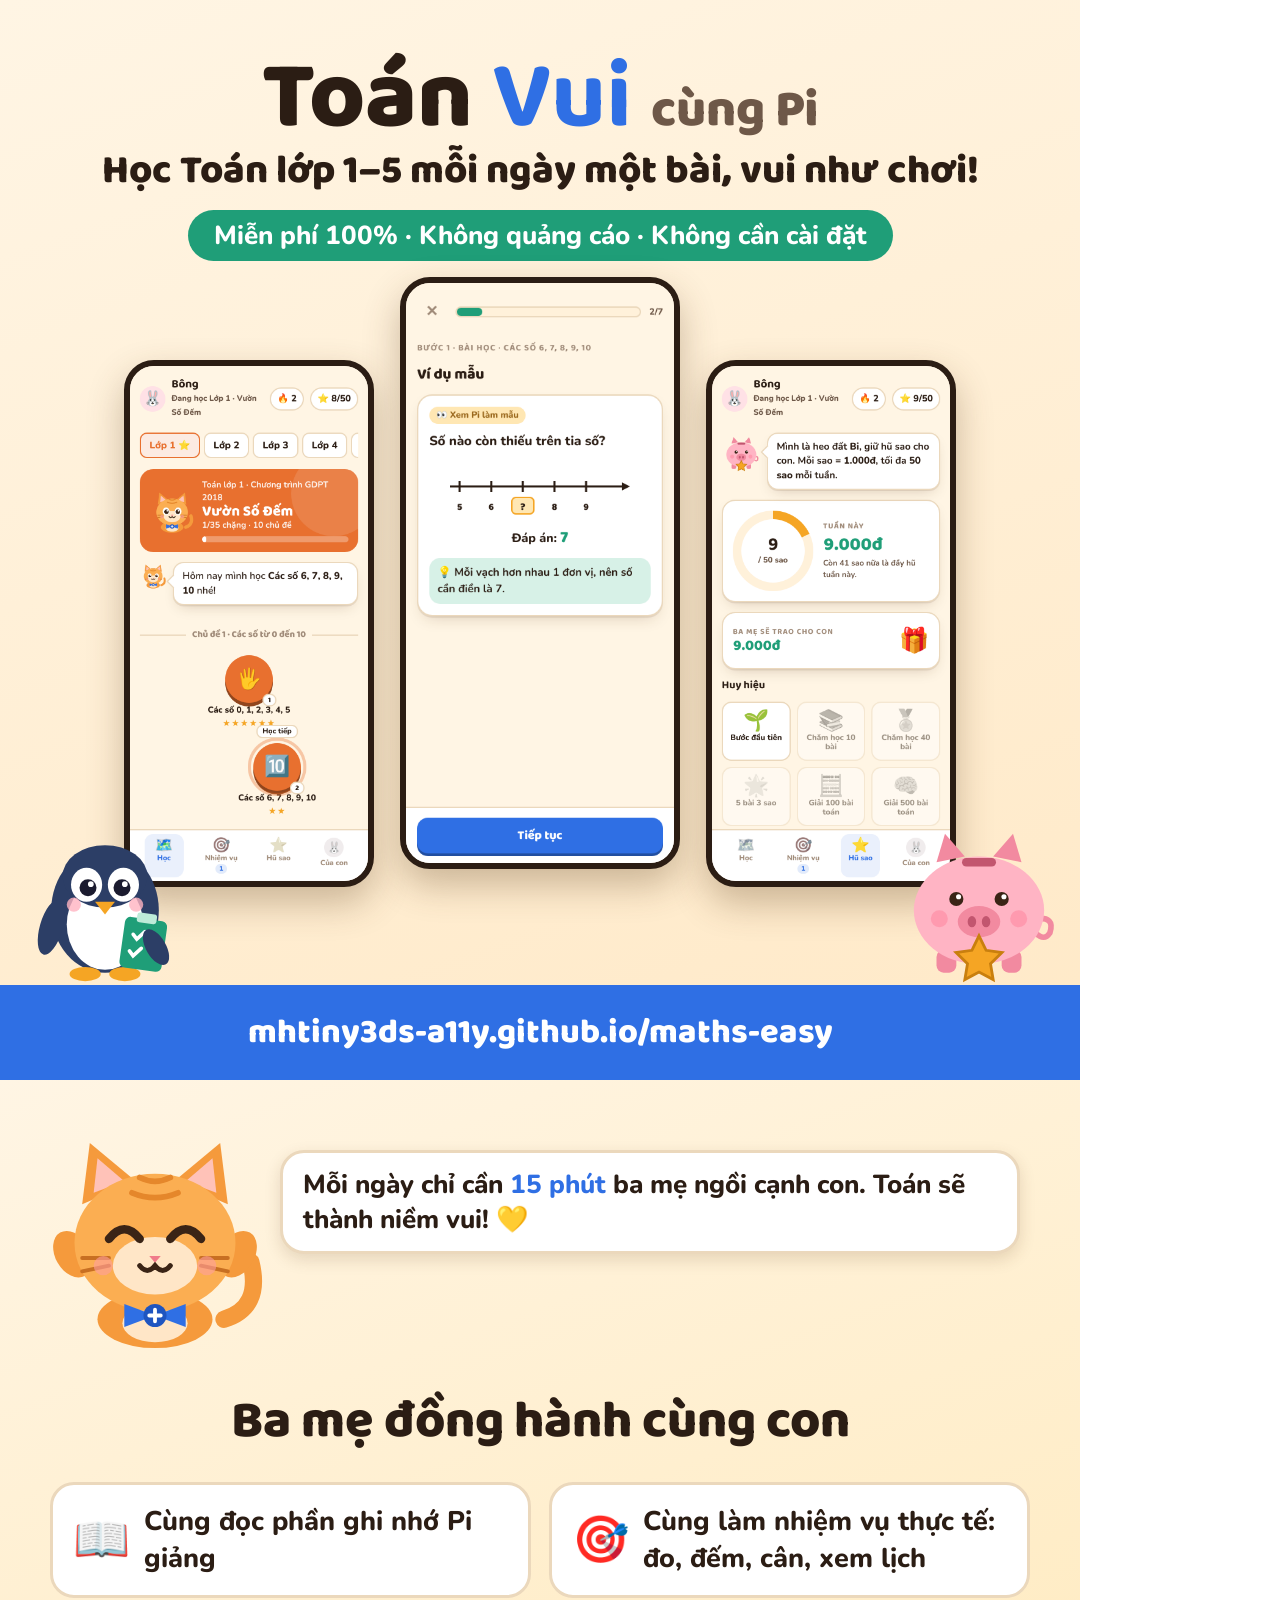
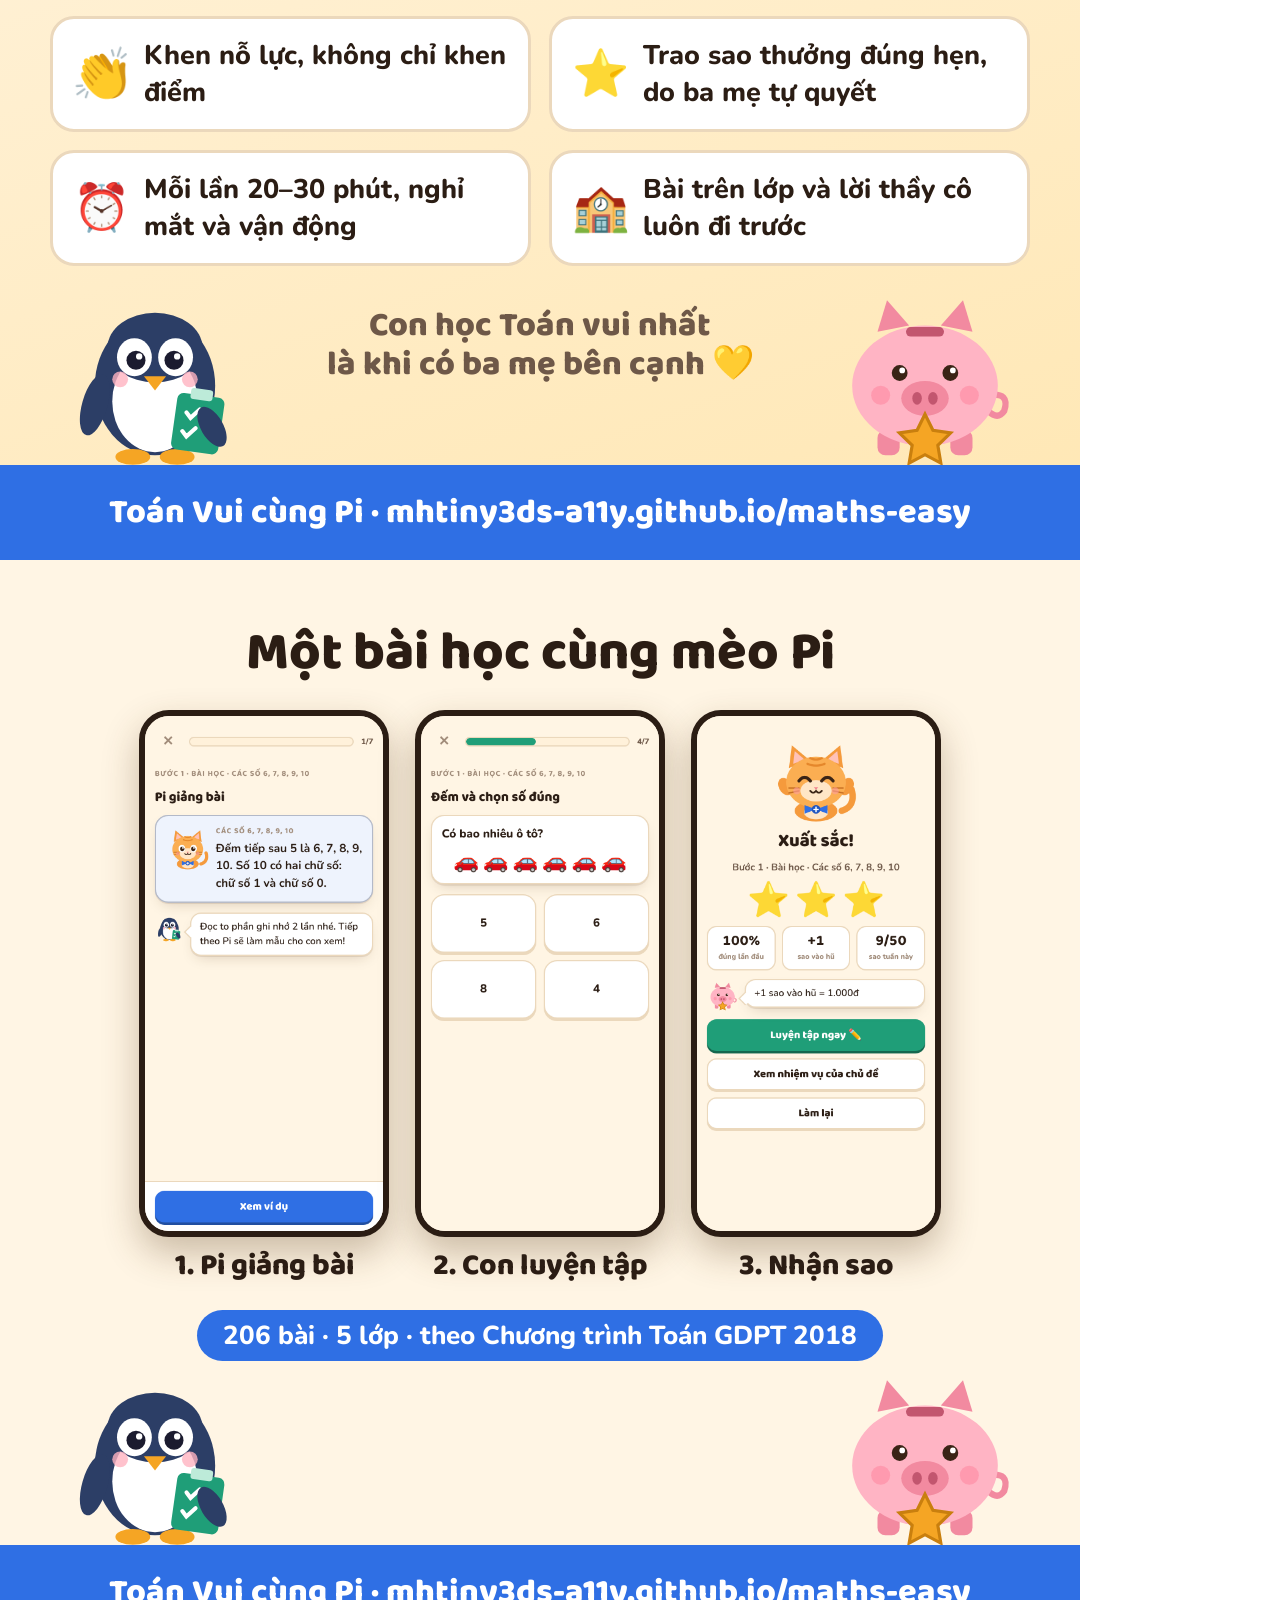
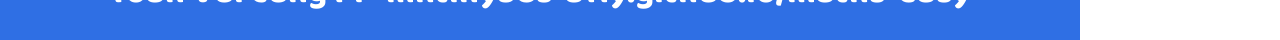
==== docs/src/fb.html @ 1955ecdf "Thêm Hướng dẫn sử dụng, Giới thiệu (PDF) và nội dung đăng Facebook - 23 ảnh màn hình app trong docs/" ====
<!doctype html><html lang="vi"><head><meta charset="utf-8">
<link rel="stylesheet" href="https://fonts.googleapis.com/css2?family=Baloo+2:wght@600;700;800&family=Nunito:wght@600;700;800&display=swap">
<script src="../../js/mascots.js"></script>
<style>
*{box-sizing:border-box}body{margin:0;font-family:Nunito,sans-serif;color:#2B1D14}
.post{width:1080px;height:1080px;background:linear-gradient(160deg,#FFF5E4 0%,#FFE9C7 100%);position:relative;overflow:hidden;display:flex;flex-direction:column;align-items:center;padding:56px 50px}
.brand{font-family:'Baloo 2';font-weight:800;font-size:96px;line-height:.9}.brand b{color:#2F6FE4}
.tag{font-family:'Baloo 2';font-weight:800;font-size:40px;text-align:center;line-height:1.15;margin-top:6px}
.pill{background:#1F9E78;color:#fff;font-weight:800;font-size:26px;border-radius:999px;padding:8px 26px;margin-top:16px}
.phones{display:flex;gap:26px;margin-top:34px;align-items:flex-end}
.phone{width:250px;border-radius:30px;border:6px solid #2B1D14;overflow:hidden;box-shadow:0 16px 36px rgba(84,52,20,.3);background:#FFF5E4}
.phone img{display:block;width:100%}
.phone.mid{width:280px;transform:translateY(-18px)}
.foot{position:absolute;bottom:0;left:0;right:0;background:#2F6FE4;color:#fff;text-align:center;padding:20px;font-family:'Baloo 2';font-weight:800;font-size:34px}
.m{position:absolute}
.bubble{position:absolute;background:#fff;border:3px solid #EBD8BC;border-radius:24px;padding:14px 20px;font-weight:800;font-size:26px;box-shadow:0 6px 16px rgba(84,52,20,.15)}
.list{display:grid;grid-template-columns:1fr 1fr;gap:18px;margin-top:30px;width:100%}
.it{background:#fff;border:3px solid #EBD8BC;border-radius:24px;padding:18px 20px;font-weight:800;font-size:27px;display:flex;gap:14px;align-items:center}
.it span{font-size:46px}
</style></head><body>
<div class="post" id="p1">
  <div class="brand">Toán <b>Vui</b> <span style="font-size:52px;color:#6E5848">cùng Pi</span></div>
  <div class="tag">Học Toán lớp 1–5 mỗi ngày một bài, vui như chơi!</div>
  <div class="pill">Miễn phí 100% · Không quảng cáo · Không cần cài đặt</div>
  <div class="phones">
    <div class="phone"><img src="../images/06-ban-do.png"></div>
    <div class="phone mid"><img src="../images/09-vi-du-mau.png"></div>
    <div class="phone"><img src="../images/14-hu-sao.png"></div>
  </div>
  <div class="m" style="left:20px;bottom:90px" data-m="tron" data-s="170"></div>
  <div class="m" style="right:16px;bottom:90px" data-m="bi" data-s="170"></div>
  <div class="foot">mhtiny3ds-a11y.github.io/maths-easy</div>
</div>
<div class="post" id="p2" style="background:linear-gradient(160deg,#FFF5E4 0%,#FFE7B3 100%)">
  <div class="m" style="left:40px;top:40px" data-m="pi" data-s="230"></div>
  <div class="bubble" style="left:280px;top:70px;width:740px">Mỗi ngày chỉ cần <span style="color:#2F6FE4">15 phút</span> ba mẹ ngồi cạnh con. Toán sẽ thành niềm vui! 💛</div>
  <div style="height:250px"></div>
  <div class="tag" style="font-size:52px">Ba mẹ đồng hành cùng con</div>
  <div class="list">
    <div class="it"><span>📖</span>Cùng đọc phần ghi nhớ Pi giảng</div>
    <div class="it"><span>🎯</span>Cùng làm nhiệm vụ thực tế: đo, đếm, cân, xem lịch</div>
    <div class="it"><span>👏</span>Khen nỗ lực, không chỉ khen điểm</div>
    <div class="it"><span>⭐</span>Trao sao thưởng đúng hẹn, do ba mẹ tự quyết</div>
    <div class="it"><span>⏰</span>Mỗi lần 20–30 phút, nghỉ mắt và vận động</div>
    <div class="it"><span>🏫</span>Bài trên lớp và lời thầy cô luôn đi trước</div>
  </div>
  <div class="tag" style="font-size:34px;margin-top:40px;color:#6E5848">Con học Toán vui nhất<br>là khi có ba mẹ bên cạnh 💛</div>
  <div class="m" style="left:60px;bottom:86px" data-m="tron" data-s="190"></div>
  <div class="m" style="right:60px;bottom:86px" data-m="bi" data-s="190"></div>
  <div class="foot">Toán Vui cùng Pi · mhtiny3ds-a11y.github.io/maths-easy</div>
</div>
<div class="post" id="p3" style="background:#FFF5E4">
  <div class="tag" style="font-size:54px">Một bài học cùng mèo Pi</div>
  <div class="phones" style="margin-top:26px">
    <div style="text-align:center"><div class="phone"><img src="../images/08-pi-giang-bai.png"></div><div class="tag" style="font-size:30px;margin-top:12px">1. Pi giảng bài</div></div>
    <div style="text-align:center"><div class="phone"><img src="../images/10-cau-hoi.png"></div><div class="tag" style="font-size:30px;margin-top:12px">2. Con luyện tập</div></div>
    <div style="text-align:center"><div class="phone"><img src="../images/12-ket-qua.png"></div><div class="tag" style="font-size:30px;margin-top:12px">3. Nhận sao</div></div>
  </div>
  <div class="pill" style="background:#2F6FE4;margin-top:26px">206 bài · 5 lớp · theo Chương trình Toán GDPT 2018</div>
  <div class="m" style="left:60px;bottom:86px" data-m="tron" data-s="190"></div>
  <div class="m" style="right:60px;bottom:86px" data-m="bi" data-s="190"></div>
  <div class="foot">Toán Vui cùng Pi · mhtiny3ds-a11y.github.io/maths-easy</div>
</div>
<script>document.querySelectorAll('[data-m]').forEach(el=>{const s=+el.dataset.s;el.innerHTML=el.dataset.m==='pi'?pi('cheer',s):el.dataset.m==='tron'?tron(s):bi(s);});</script>
</body></html>
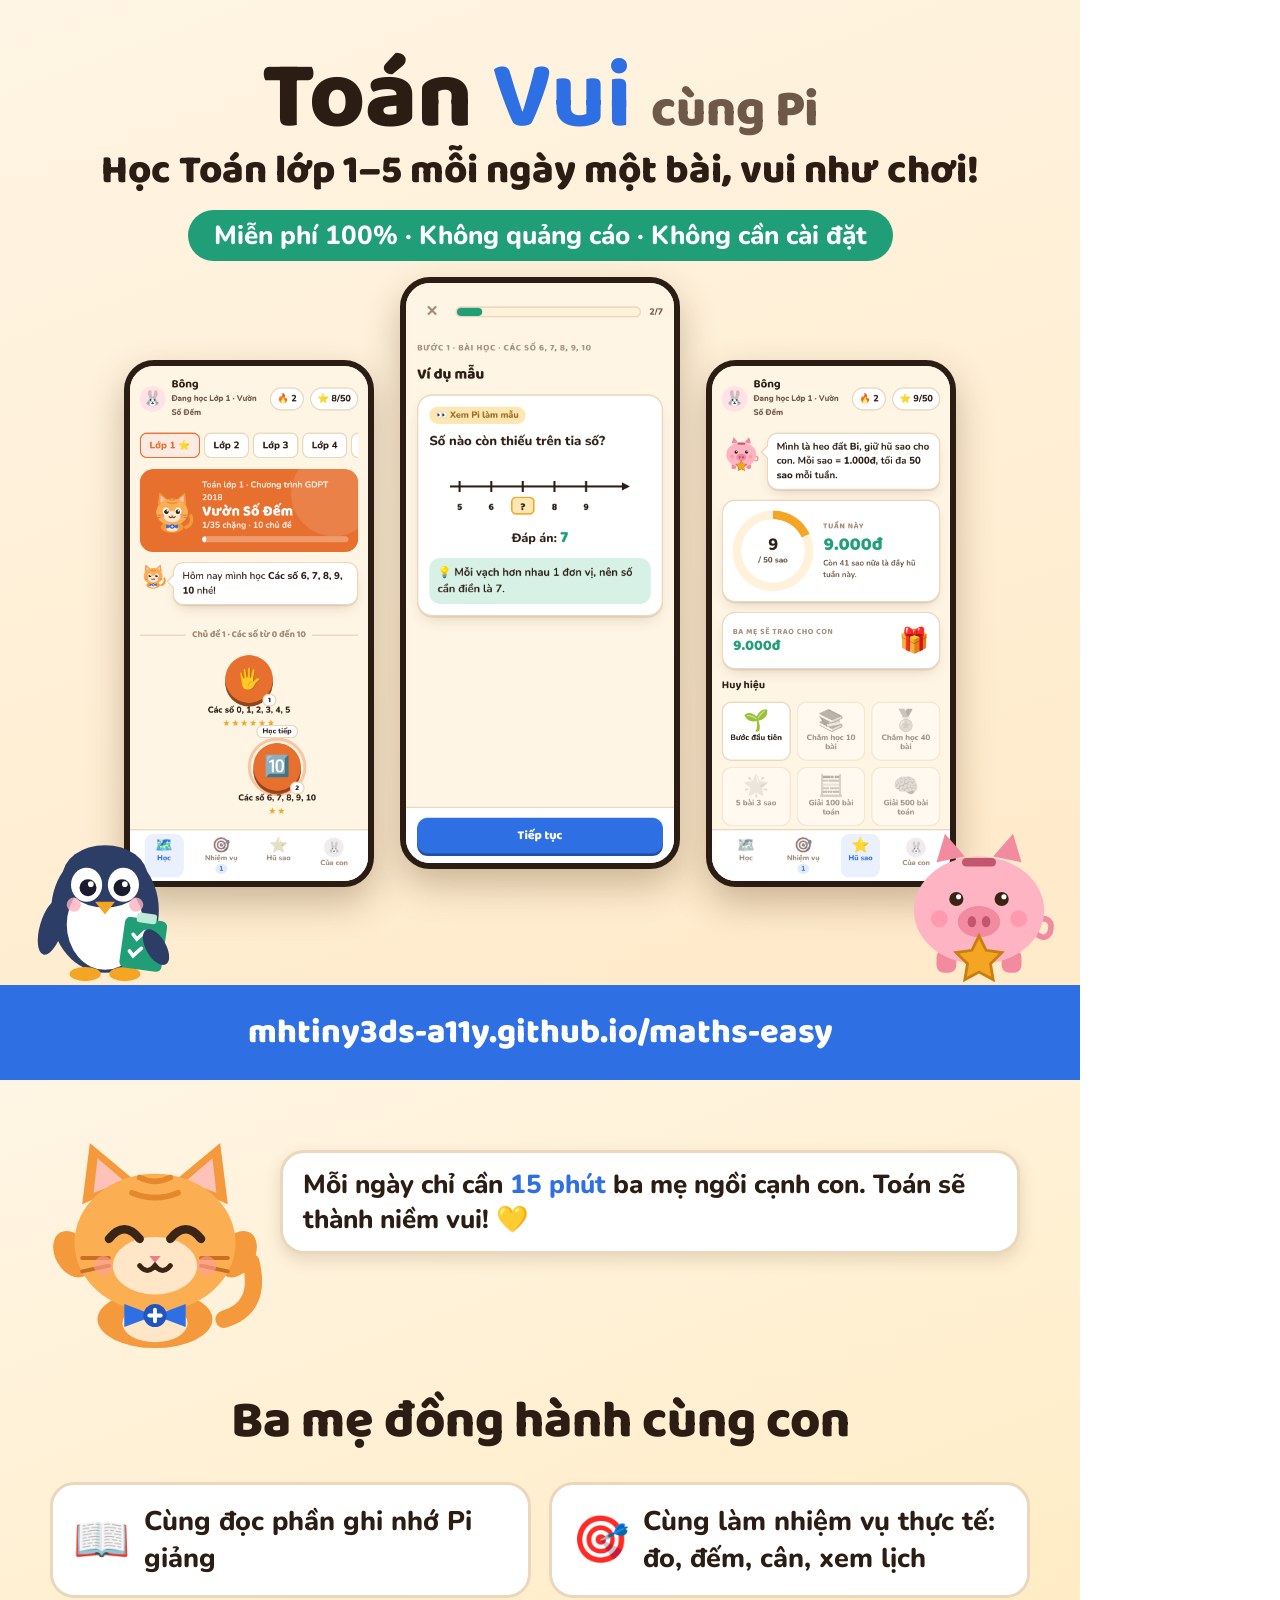
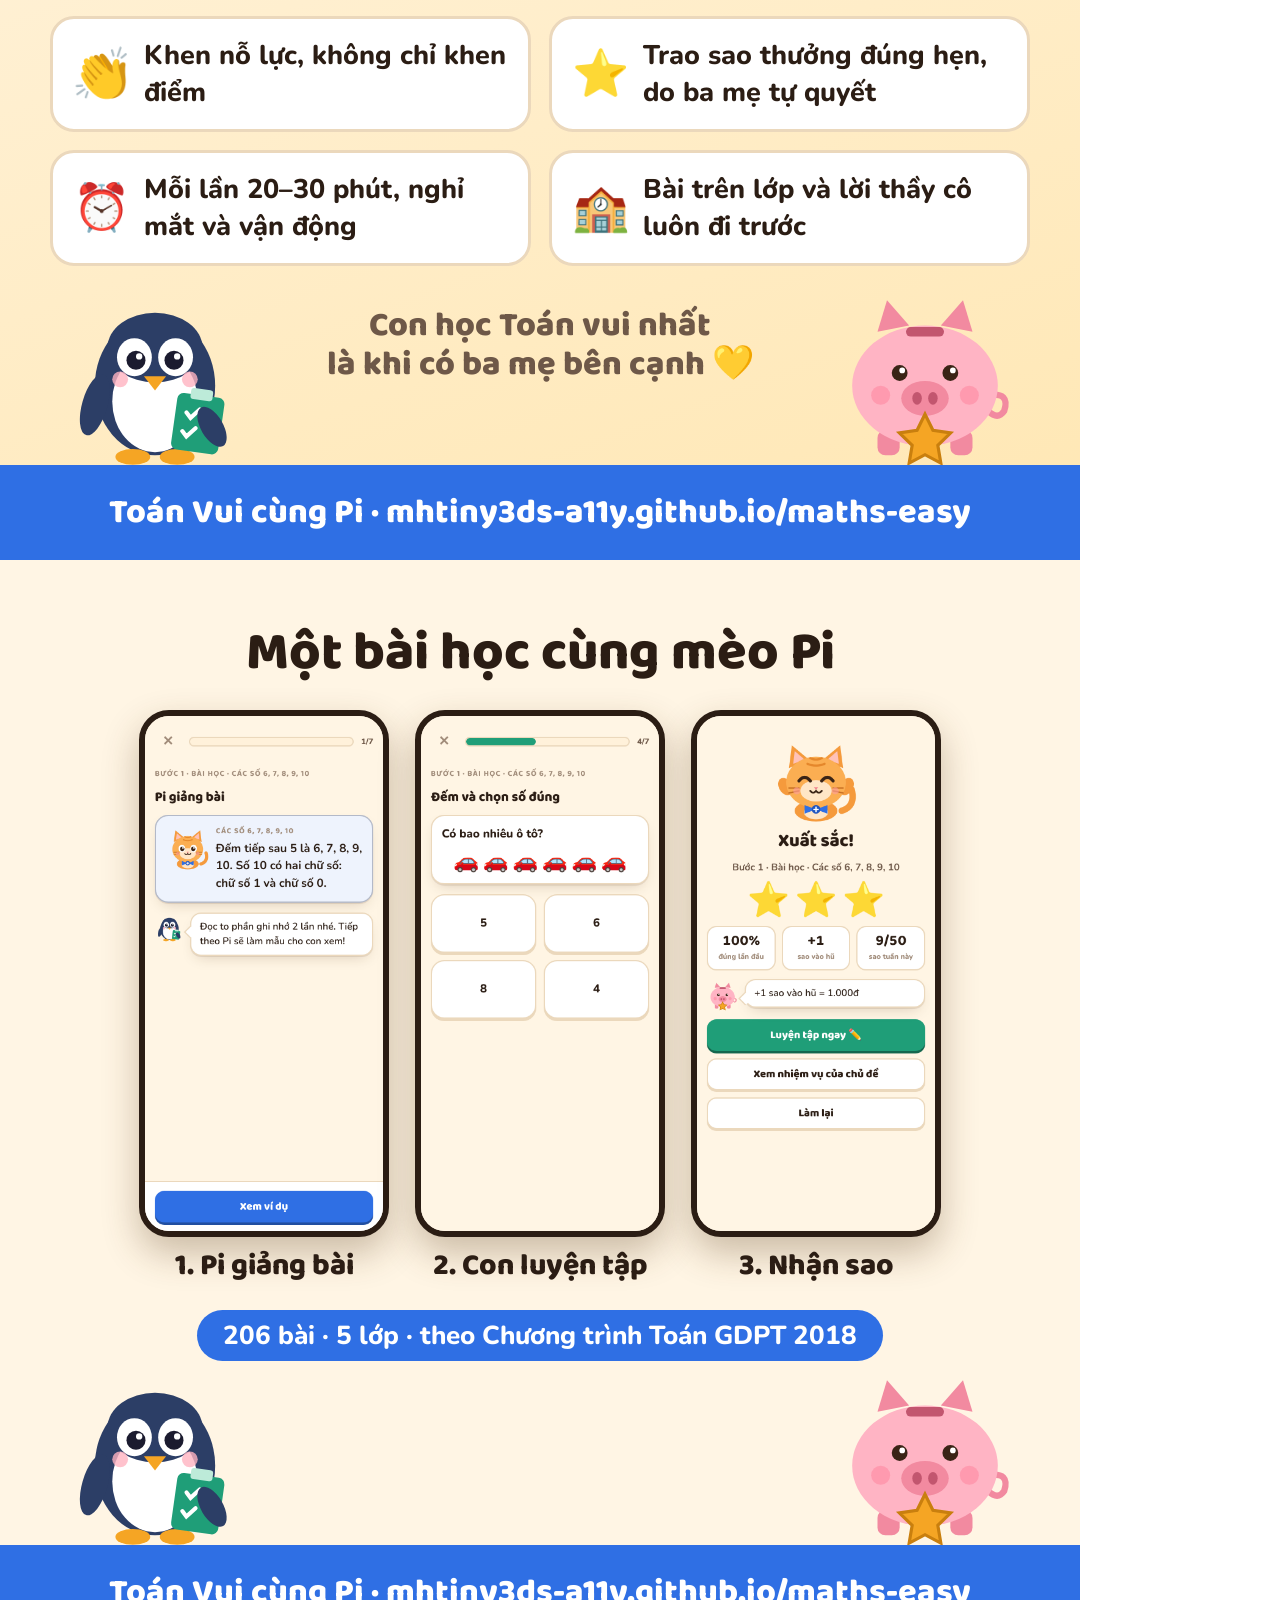
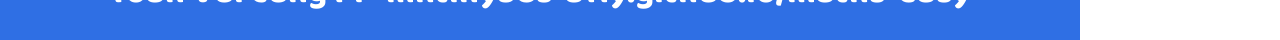
==== commit d4f4b789: "Thú cưng nuôi bằng việc học, Donate hiện sau 3 bài, nhúng phông chữ - Thú cưng: con chọn nuôi Rồng M" ====
--- a/docs/src/fb.html
+++ b/docs/src/fb.html
@@ -1,5 +1,5 @@
 <!doctype html><html lang="vi"><head><meta charset="utf-8">
-<link rel="stylesheet" href="https://fonts.googleapis.com/css2?family=Baloo+2:wght@600;700;800&family=Nunito:wght@600;700;800&display=swap">
+<link rel="stylesheet" href="../../css/fonts.css">
 <script src="../../js/mascots.js"></script>
 <style>
 *{box-sizing:border-box}body{margin:0;font-family:Nunito,sans-serif;color:#2B1D14}
--- a/css/fonts.css
+++ b/css/fonts.css
@@ -0,0 +1,191 @@
+/* Phông chữ nhúng sẵn trong ứng dụng (không tải từ máy chủ bên ngoài).
+   Baloo 2 và Nunito, giấy phép SIL Open Font License 1.1: xem fonts/OFL-*.txt */
+/* vietnamese */
+@font-face {
+  font-family: 'Baloo 2';
+  font-style: normal;
+  font-weight: 600;
+  font-display: swap;
+  src: url(../fonts/baloo2-vietnamese.woff2) format('woff2');
+  unicode-range: U+0102-0103, U+0110-0111, U+0128-0129, U+0168-0169, U+01A0-01A1, U+01AF-01B0, U+0300-0301, U+0303-0304, U+0308-0309, U+0323, U+0329, U+1EA0-1EF9, U+20AB;
+}
+/* latin-ext */
+@font-face {
+  font-family: 'Baloo 2';
+  font-style: normal;
+  font-weight: 600;
+  font-display: swap;
+  src: url(../fonts/baloo2-latin-ext.woff2) format('woff2');
+  unicode-range: U+0100-02BA, U+02BD-02C5, U+02C7-02CC, U+02CE-02D7, U+02DD-02FF, U+0304, U+0308, U+0329, U+1D00-1DBF, U+1E00-1E9F, U+1EF2-1EFF, U+2020, U+20A0-20AB, U+20AD-20C4, U+2113, U+2C60-2C7F, U+A720-A7FF;
+}
+/* latin */
+@font-face {
+  font-family: 'Baloo 2';
+  font-style: normal;
+  font-weight: 600;
+  font-display: swap;
+  src: url(../fonts/baloo2-latin.woff2) format('woff2');
+  unicode-range: U+0000-00FF, U+0131, U+0152-0153, U+02BB-02BC, U+02C6, U+02DA, U+02DC, U+0304, U+0308, U+0329, U+2000-206F, U+20AC, U+2122, U+2191, U+2193, U+2212, U+2215, U+FEFF, U+FFFD;
+}
+/* vietnamese */
+@font-face {
+  font-family: 'Baloo 2';
+  font-style: normal;
+  font-weight: 700;
+  font-display: swap;
+  src: url(../fonts/baloo2-vietnamese.woff2) format('woff2');
+  unicode-range: U+0102-0103, U+0110-0111, U+0128-0129, U+0168-0169, U+01A0-01A1, U+01AF-01B0, U+0300-0301, U+0303-0304, U+0308-0309, U+0323, U+0329, U+1EA0-1EF9, U+20AB;
+}
+/* latin-ext */
+@font-face {
+  font-family: 'Baloo 2';
+  font-style: normal;
+  font-weight: 700;
+  font-display: swap;
+  src: url(../fonts/baloo2-latin-ext.woff2) format('woff2');
+  unicode-range: U+0100-02BA, U+02BD-02C5, U+02C7-02CC, U+02CE-02D7, U+02DD-02FF, U+0304, U+0308, U+0329, U+1D00-1DBF, U+1E00-1E9F, U+1EF2-1EFF, U+2020, U+20A0-20AB, U+20AD-20C4, U+2113, U+2C60-2C7F, U+A720-A7FF;
+}
+/* latin */
+@font-face {
+  font-family: 'Baloo 2';
+  font-style: normal;
+  font-weight: 700;
+  font-display: swap;
+  src: url(../fonts/baloo2-latin.woff2) format('woff2');
+  unicode-range: U+0000-00FF, U+0131, U+0152-0153, U+02BB-02BC, U+02C6, U+02DA, U+02DC, U+0304, U+0308, U+0329, U+2000-206F, U+20AC, U+2122, U+2191, U+2193, U+2212, U+2215, U+FEFF, U+FFFD;
+}
+/* vietnamese */
+@font-face {
+  font-family: 'Baloo 2';
+  font-style: normal;
+  font-weight: 800;
+  font-display: swap;
+  src: url(../fonts/baloo2-vietnamese.woff2) format('woff2');
+  unicode-range: U+0102-0103, U+0110-0111, U+0128-0129, U+0168-0169, U+01A0-01A1, U+01AF-01B0, U+0300-0301, U+0303-0304, U+0308-0309, U+0323, U+0329, U+1EA0-1EF9, U+20AB;
+}
+/* latin-ext */
+@font-face {
+  font-family: 'Baloo 2';
+  font-style: normal;
+  font-weight: 800;
+  font-display: swap;
+  src: url(../fonts/baloo2-latin-ext.woff2) format('woff2');
+  unicode-range: U+0100-02BA, U+02BD-02C5, U+02C7-02CC, U+02CE-02D7, U+02DD-02FF, U+0304, U+0308, U+0329, U+1D00-1DBF, U+1E00-1E9F, U+1EF2-1EFF, U+2020, U+20A0-20AB, U+20AD-20C4, U+2113, U+2C60-2C7F, U+A720-A7FF;
+}
+/* latin */
+@font-face {
+  font-family: 'Baloo 2';
+  font-style: normal;
+  font-weight: 800;
+  font-display: swap;
+  src: url(../fonts/baloo2-latin.woff2) format('woff2');
+  unicode-range: U+0000-00FF, U+0131, U+0152-0153, U+02BB-02BC, U+02C6, U+02DA, U+02DC, U+0304, U+0308, U+0329, U+2000-206F, U+20AC, U+2122, U+2191, U+2193, U+2212, U+2215, U+FEFF, U+FFFD;
+}
+/* vietnamese */
+@font-face {
+  font-family: 'Nunito';
+  font-style: normal;
+  font-weight: 500;
+  font-display: swap;
+  src: url(../fonts/nunito-vietnamese.woff2) format('woff2');
+  unicode-range: U+0102-0103, U+0110-0111, U+0128-0129, U+0168-0169, U+01A0-01A1, U+01AF-01B0, U+0300-0301, U+0303-0304, U+0308-0309, U+0323, U+0329, U+1EA0-1EF9, U+20AB;
+}
+/* latin-ext */
+@font-face {
+  font-family: 'Nunito';
+  font-style: normal;
+  font-weight: 500;
+  font-display: swap;
+  src: url(../fonts/nunito-latin-ext.woff2) format('woff2');
+  unicode-range: U+0100-02BA, U+02BD-02C5, U+02C7-02CC, U+02CE-02D7, U+02DD-02FF, U+0304, U+0308, U+0329, U+1D00-1DBF, U+1E00-1E9F, U+1EF2-1EFF, U+2020, U+20A0-20AB, U+20AD-20C4, U+2113, U+2C60-2C7F, U+A720-A7FF;
+}
+/* latin */
+@font-face {
+  font-family: 'Nunito';
+  font-style: normal;
+  font-weight: 500;
+  font-display: swap;
+  src: url(../fonts/nunito-latin.woff2) format('woff2');
+  unicode-range: U+0000-00FF, U+0131, U+0152-0153, U+02BB-02BC, U+02C6, U+02DA, U+02DC, U+0304, U+0308, U+0329, U+2000-206F, U+20AC, U+2122, U+2191, U+2193, U+2212, U+2215, U+FEFF, U+FFFD;
+}
+/* vietnamese */
+@font-face {
+  font-family: 'Nunito';
+  font-style: normal;
+  font-weight: 600;
+  font-display: swap;
+  src: url(../fonts/nunito-vietnamese.woff2) format('woff2');
+  unicode-range: U+0102-0103, U+0110-0111, U+0128-0129, U+0168-0169, U+01A0-01A1, U+01AF-01B0, U+0300-0301, U+0303-0304, U+0308-0309, U+0323, U+0329, U+1EA0-1EF9, U+20AB;
+}
+/* latin-ext */
+@font-face {
+  font-family: 'Nunito';
+  font-style: normal;
+  font-weight: 600;
+  font-display: swap;
+  src: url(../fonts/nunito-latin-ext.woff2) format('woff2');
+  unicode-range: U+0100-02BA, U+02BD-02C5, U+02C7-02CC, U+02CE-02D7, U+02DD-02FF, U+0304, U+0308, U+0329, U+1D00-1DBF, U+1E00-1E9F, U+1EF2-1EFF, U+2020, U+20A0-20AB, U+20AD-20C4, U+2113, U+2C60-2C7F, U+A720-A7FF;
+}
+/* latin */
+@font-face {
+  font-family: 'Nunito';
+  font-style: normal;
+  font-weight: 600;
+  font-display: swap;
+  src: url(../fonts/nunito-latin.woff2) format('woff2');
+  unicode-range: U+0000-00FF, U+0131, U+0152-0153, U+02BB-02BC, U+02C6, U+02DA, U+02DC, U+0304, U+0308, U+0329, U+2000-206F, U+20AC, U+2122, U+2191, U+2193, U+2212, U+2215, U+FEFF, U+FFFD;
+}
+/* vietnamese */
+@font-face {
+  font-family: 'Nunito';
+  font-style: normal;
+  font-weight: 700;
+  font-display: swap;
+  src: url(../fonts/nunito-vietnamese.woff2) format('woff2');
+  unicode-range: U+0102-0103, U+0110-0111, U+0128-0129, U+0168-0169, U+01A0-01A1, U+01AF-01B0, U+0300-0301, U+0303-0304, U+0308-0309, U+0323, U+0329, U+1EA0-1EF9, U+20AB;
+}
+/* latin-ext */
+@font-face {
+  font-family: 'Nunito';
+  font-style: normal;
+  font-weight: 700;
+  font-display: swap;
+  src: url(../fonts/nunito-latin-ext.woff2) format('woff2');
+  unicode-range: U+0100-02BA, U+02BD-02C5, U+02C7-02CC, U+02CE-02D7, U+02DD-02FF, U+0304, U+0308, U+0329, U+1D00-1DBF, U+1E00-1E9F, U+1EF2-1EFF, U+2020, U+20A0-20AB, U+20AD-20C4, U+2113, U+2C60-2C7F, U+A720-A7FF;
+}
+/* latin */
+@font-face {
+  font-family: 'Nunito';
+  font-style: normal;
+  font-weight: 700;
+  font-display: swap;
+  src: url(../fonts/nunito-latin.woff2) format('woff2');
+  unicode-range: U+0000-00FF, U+0131, U+0152-0153, U+02BB-02BC, U+02C6, U+02DA, U+02DC, U+0304, U+0308, U+0329, U+2000-206F, U+20AC, U+2122, U+2191, U+2193, U+2212, U+2215, U+FEFF, U+FFFD;
+}
+/* vietnamese */
+@font-face {
+  font-family: 'Nunito';
+  font-style: normal;
+  font-weight: 800;
+  font-display: swap;
+  src: url(../fonts/nunito-vietnamese.woff2) format('woff2');
+  unicode-range: U+0102-0103, U+0110-0111, U+0128-0129, U+0168-0169, U+01A0-01A1, U+01AF-01B0, U+0300-0301, U+0303-0304, U+0308-0309, U+0323, U+0329, U+1EA0-1EF9, U+20AB;
+}
+/* latin-ext */
+@font-face {
+  font-family: 'Nunito';
+  font-style: normal;
+  font-weight: 800;
+  font-display: swap;
+  src: url(../fonts/nunito-latin-ext.woff2) format('woff2');
+  unicode-range: U+0100-02BA, U+02BD-02C5, U+02C7-02CC, U+02CE-02D7, U+02DD-02FF, U+0304, U+0308, U+0329, U+1D00-1DBF, U+1E00-1E9F, U+1EF2-1EFF, U+2020, U+20A0-20AB, U+20AD-20C4, U+2113, U+2C60-2C7F, U+A720-A7FF;
+}
+/* latin */
+@font-face {
+  font-family: 'Nunito';
+  font-style: normal;
+  font-weight: 800;
+  font-display: swap;
+  src: url(../fonts/nunito-latin.woff2) format('woff2');
+  unicode-range: U+0000-00FF, U+0131, U+0152-0153, U+02BB-02BC, U+02C6, U+02DA, U+02DC, U+0304, U+0308, U+0329, U+2000-206F, U+20AC, U+2122, U+2191, U+2193, U+2212, U+2215, U+FEFF, U+FFFD;
+}
